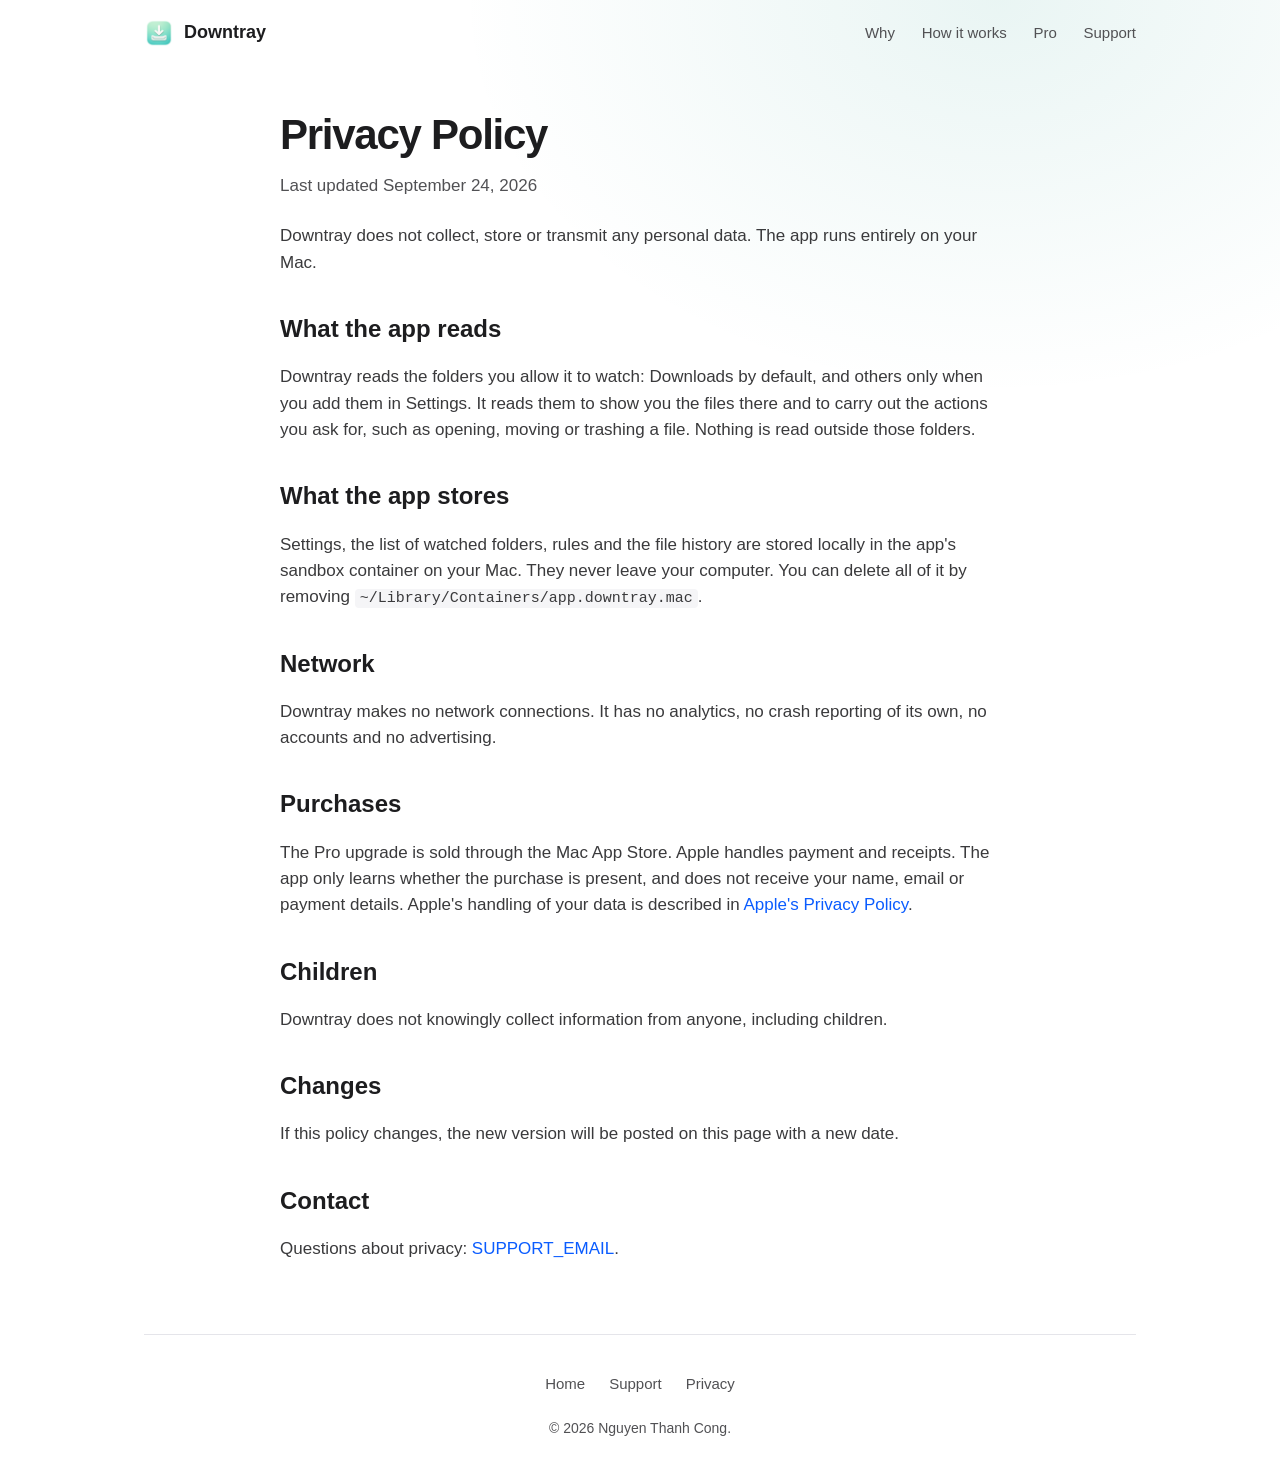
==== privacy.html @ 8eea2cc2 "Polish the landing page after Gemini aesthetic review rounds Co-Authored-By: Claude Fable 5.1 <norep" ====
<!doctype html>
<html lang="en">
<head>
  <meta charset="utf-8">
  <meta name="viewport" content="width=device-width, initial-scale=1">
  <title>Privacy Policy — Downtray</title>
  <meta name="description" content="Downtray does not collect, store or transmit any personal data.">
  <link rel="icon" href="images/icon.png">
  <link rel="stylesheet" href="style.css">
</head>
<body>
  <div class="wrap">
    <header class="nav">
      <a class="brand" href="./"><img src="images/icon.png" alt="">Downtray</a>
      <nav>
        <a href="./#why">Why</a>
        <a href="./#how">How it works</a>
        <a href="./#pro">Pro</a>
        <a href="support.html">Support</a>
      </nav>
    </header>

    <main class="prose">
      <h1>Privacy Policy</h1>
      <p class="meta">Last updated September 24, 2026</p>

      <p>Downtray does not collect, store or transmit any personal data. The app runs entirely on your Mac.</p>

      <h2>What the app reads</h2>
      <p>Downtray reads the folders you allow it to watch: Downloads by default, and others only when you add them in Settings. It reads them to show you the files there and to carry out the actions you ask for, such as opening, moving or trashing a file. Nothing is read outside those folders.</p>

      <h2>What the app stores</h2>
      <p>Settings, the list of watched folders, rules and the file history are stored locally in the app's sandbox container on your Mac. They never leave your computer. You can delete all of it by removing <code>~/Library/Containers/app.downtray.mac</code>.</p>

      <h2>Network</h2>
      <p>Downtray makes no network connections. It has no analytics, no crash reporting of its own, no accounts and no advertising.</p>

      <h2>Purchases</h2>
      <p>The Pro upgrade is sold through the Mac App Store. Apple handles payment and receipts. The app only learns whether the purchase is present, and does not receive your name, email or payment details. Apple's handling of your data is described in <a href="https://www.apple.com/legal/privacy/">Apple's Privacy Policy</a>.</p>

      <h2>Children</h2>
      <p>Downtray does not knowingly collect information from anyone, including children.</p>

      <h2>Changes</h2>
      <p>If this policy changes, the new version will be posted on this page with a new date.</p>

      <h2>Contact</h2>
      <p>Questions about privacy: <a href="mailto:SUPPORT_EMAIL">SUPPORT_EMAIL</a>.</p>
    </main>

    <footer>
      <div class="links"><a href="./">Home</a><a href="support.html">Support</a><a href="privacy.html">Privacy</a></div>
      <p>© 2026 Nguyen Thanh Cong.</p>
    </footer>
  </div>
</body>
</html>
---- style.css ----
:root {
  --text: #1d1d1f;
  --muted: #515154;
  --line: #e5e5ea;
  --card: #f5f5f7;
  --accent: #0a5cff;
  --teal: #2a9d8f;
  --shadow: 0 1px 2px rgba(0, 0, 0, 0.06), 0 8px 16px rgba(0, 0, 0, 0.06), 0 24px 48px rgba(0, 0, 0, 0.10), 0 0 0 1px rgba(0, 0, 0, 0.05);
  --shadow-sm: 0 1px 2px rgba(0, 0, 0, 0.06), 0 6px 14px rgba(0, 0, 0, 0.10), 0 0 0 1px rgba(0, 0, 0, 0.05);
  --teal-soft: #e6f4f2;
  --max: 1040px;
}

* { box-sizing: border-box; }
html { scroll-behavior: smooth; }

body {
  margin: 0;
  font-family: -apple-system, BlinkMacSystemFont, "SF Pro Text", "Helvetica Neue", Helvetica, Arial, sans-serif;
  font-size: 17px;
  line-height: 1.55;
  color: var(--text);
  background: #fff radial-gradient(ellipse 60% 38% at 78% 0%, rgba(42, 157, 143, 0.10), transparent 70%) no-repeat;
  -webkit-font-smoothing: antialiased;
}

a { color: var(--accent); text-decoration: none; }
a:hover { text-decoration: underline; }
kbd { font-family: inherit; background: #eee; border: 1px solid #ddd; border-radius: 5px; padding: 0 6px; font-size: 14px; }
code { font-size: 15px; background: var(--card); padding: 1px 5px; border-radius: 4px; }

.wrap { max-width: var(--max); margin: 0 auto; padding: 0 24px; }

/* Header */
header.nav { display: flex; align-items: center; justify-content: space-between; padding: 18px 0; }
header.nav .brand { display: flex; align-items: center; gap: 10px; color: var(--text); font-weight: 700; font-size: 18px; }
header.nav .brand img { width: 30px; height: 30px; border-radius: 7px; }
header.nav nav a { color: var(--muted); margin-left: 22px; font-size: 15px; }
header.nav nav a:hover { color: var(--text); text-decoration: none; }

/* Hero: text on the left, the popover on the right */
.hero { display: grid; grid-template-columns: 1.15fr 0.85fr; gap: 56px; align-items: center; padding: 56px 0 40px; }
.hero .title { display: flex; align-items: center; gap: 12px; margin-bottom: 22px; }
.hero .title img { width: 44px; height: 44px; border-radius: 10px; box-shadow: var(--shadow-sm); }
.hero .title span { font-size: 22px; font-weight: 700; }
.hero h1 { font-size: 54px; line-height: 1.08; margin: 0 0 16px; letter-spacing: -0.03em; max-width: 14ch; }
.hero p.lead { font-size: 18px; line-height: 1.5; color: var(--muted); margin: 0 0 24px; max-width: 500px; }
.hero p.tags { display: none; }
.hero .buttons { display: flex; gap: 12px; flex-wrap: wrap; align-items: center; }
.hero .req { color: var(--muted); font-size: 13px; margin-top: 10px; }
.hero .visual { position: relative; }
.hero .desktop { position: relative; border-radius: 16px; padding: 34px 20px 20px; overflow: hidden; background: linear-gradient(135deg, #1b2a6b 0%, #3b3f9e 35%, #7b4fb0 70%, #d97a8f 100%); box-shadow: var(--shadow); }
.hero .desktop::after { content: ""; position: absolute; inset: 0; background: radial-gradient(ellipse 70% 60% at 30% 80%, rgba(255, 255, 255, 0.18), transparent 60%); pointer-events: none; }
.hero .menubar { position: absolute; top: 0; left: 0; right: 0; height: 26px; background: rgba(255, 255, 255, 0.28); backdrop-filter: blur(20px); -webkit-backdrop-filter: blur(20px); display: flex; align-items: center; justify-content: flex-end; gap: 12px; padding: 0 12px; font-size: 12px; color: #fff; text-shadow: 0 1px 2px rgba(0, 0, 0, 0.25); z-index: 2; }
.hero .menubar .left { margin-right: auto; font-weight: 700; }
.hero .menubar .tray { width: 20px; height: 16px; border-radius: 4px; background: rgba(255, 255, 255, 0.35); display: inline-flex; align-items: center; justify-content: center; font-size: 11px; font-weight: 700; }
.hero .menubar .badge { min-width: 15px; height: 15px; border-radius: 8px; background: #ff3b30; color: #fff; font-size: 10px; font-weight: 700; display: inline-flex; align-items: center; justify-content: center; margin-left: -10px; margin-top: -12px; padding: 0 4px; text-shadow: none; }
.hero .visual img { position: relative; z-index: 1; width: 78%; max-width: 300px; display: block; margin: 8px 0 0 auto; border-radius: 12px; box-shadow: 0 24px 48px -12px rgba(0, 0, 0, 0.45), 0 0 0 1px rgba(255, 255, 255, 0.12); }

.btn { display: inline-flex; align-items: center; gap: 8px; padding: 11px 18px; border-radius: 8px; font-weight: 600; font-size: 16px; line-height: 1; border: 1.5px solid var(--text); color: var(--text); background: #fff; }
.btn:hover { text-decoration: none; background: var(--card); }
.btn.primary { background: #111; border-color: #111; color: #fff; box-shadow: inset 0 1px 0 rgba(255, 255, 255, 0.18), 0 4px 12px rgba(0, 0, 0, 0.18); }
.btn.primary:hover { background: #000; }
.btn svg { width: 16px; height: 16px; fill: currentColor; }

/* Sections */
section { padding: 88px 0 0; }
section#how { margin-top: 88px; padding: 72px 0; background: #f9fafb; border-top: 1px solid var(--line); border-bottom: 1px solid var(--line); }
section#how > * { max-width: var(--max); margin-left: auto; margin-right: auto; }
section#how > .how { padding: 0 24px; }
section > h2 { text-align: center; font-size: 42px; letter-spacing: -0.03em; line-height: 1.15; margin: 0 0 12px; }
section > p.sub { text-align: center; color: var(--muted); font-size: 18px; margin: 0 0 48px; }

.why { display: grid; grid-template-columns: repeat(3, 1fr); gap: 20px; }
.why .item h3 { display: flex; align-items: center; gap: 12px; font-size: 17px; font-weight: 600; margin: 0 0 10px; }
.why .item h3 span { display: inline-flex; width: 36px; height: 36px; border-radius: 10px; background: var(--teal-soft); align-items: center; justify-content: center; flex: none; }
.why .item h3 svg { width: 18px; height: 18px; color: var(--teal); }
.why .item { background: #fff; border: 1px solid rgba(0, 0, 0, 0.07); border-radius: 16px; padding: 24px; box-shadow: 0 1px 3px rgba(0, 0, 0, 0.04); }
.why .item p { margin: 0; color: var(--muted); font-size: 16px; }

/* How: numbered markers on the mockup, matching list on the right */
.how { display: grid; grid-template-columns: 1fr 1fr; gap: 56px; align-items: center; }
.how .figure { position: relative; max-width: 380px; margin: 0 auto; }
.how .figure img { width: 100%; display: block; border-radius: 14px; box-shadow: var(--shadow); }
.how .marker { position: absolute; width: 26px; height: 26px; border-radius: 8px; background: var(--teal); color: #fff; font-size: 13px; font-weight: 700; display: flex; align-items: center; justify-content: center; box-shadow: 0 0 0 3px #fff, 0 4px 10px rgba(0, 0, 0, 0.25); transform: translate(-50%, -50%); }
.how ol { list-style: none; margin: 0; padding: 0; counter-reset: step; }
.how li { display: grid; grid-template-columns: 26px minmax(0, 1fr); gap: 14px; align-items: start; padding: 12px 0; border-bottom: 1px solid var(--line); counter-increment: step; }
.how li:last-child { border-bottom: 0; }
.how li::before { content: counter(step); width: 26px; height: 26px; border-radius: 8px; background: var(--teal-soft); color: var(--teal); font-size: 13px; font-weight: 700; display: flex; align-items: center; justify-content: center; margin-top: 1px; }
.how li strong { display: block; font-size: 16px; }
.how li span { color: var(--muted); font-size: 15px; }

/* Pro */
.pro { position: relative; overflow: hidden; display: grid; grid-template-columns: 1.1fr 0.9fr; gap: 40px; align-items: center; background: #18181b; color: #fff; border-radius: 20px; padding: 44px 48px; }
.pro::before { content: ""; position: absolute; right: -10%; top: -20%; width: 60%; height: 140%; background: radial-gradient(ellipse at center, rgba(42, 157, 143, 0.35), transparent 65%); pointer-events: none; }
.pro > * { position: relative; }
.pro ul { margin: 0 0 28px; padding: 0; list-style: none; }
.pro li { display: grid; grid-template-columns: 22px minmax(0, 1fr); gap: 12px; margin: 10px 0; color: #b4b4bd; }
.pro li::before { content: ""; width: 22px; height: 22px; border-radius: 50%; background: var(--teal) url("data:image/svg+xml;utf8,<svg xmlns='http://www.w3.org/2000/svg' viewBox='0 0 24 24' fill='none' stroke='white' stroke-width='3' stroke-linecap='round' stroke-linejoin='round'><path d='M20 6 9 17l-5-5'/></svg>") center/13px no-repeat; margin-top: 2px; }
.pro li strong { color: #fff; }
.pro .buy { display: flex; align-items: center; gap: 20px; flex-wrap: wrap; }
.pro .buy .amount { font-size: 40px; font-weight: 700; letter-spacing: -0.03em; line-height: 1; }
.pro .buy .note { color: #b4b4bd; font-size: 14px; line-height: 1.4; }
.pro .visual img { width: 100%; max-width: 300px; display: block; margin: 0 auto; border-radius: 12px; box-shadow: 0 24px 48px -12px rgba(0, 0, 0, 0.7), 0 0 0 1px rgba(255, 255, 255, 0.22); }

/* FAQ */
.faq { max-width: 680px; margin: 0 auto; }
.faq details { border-top: 1px solid rgba(0, 0, 0, 0.08); padding: 20px 0; }
.faq details:last-child { border-bottom: 1px solid var(--line); }
.faq summary { cursor: pointer; font-weight: 500; font-size: 17px; list-style: none; display: flex; justify-content: space-between; }
.faq summary::-webkit-details-marker { display: none; }
.faq summary::after { content: "+"; color: var(--muted); font-weight: 400; }
.faq details[open] summary::after { content: "–"; }
.faq details p { color: var(--muted); margin: 8px 0 0; }

/* Prose pages */
.prose { max-width: 720px; margin: 0 auto; }
.prose h1 { font-size: 42px; letter-spacing: -0.03em; margin: 36px 0 6px; }
.prose p.meta { color: var(--muted); margin: 0 0 24px; }
.prose h2 { font-size: 24px; margin: 34px 0 8px; }
.prose h3 { font-size: 18px; margin: 26px 0 4px; }
.prose p, .prose li { color: #3a3a3c; }

footer { margin-top: 72px; padding: 36px 0 44px; border-top: 1px solid var(--line); text-align: center; }
footer .buttons { display: flex; justify-content: center; gap: 12px; flex-wrap: wrap; margin-bottom: 20px; }
footer .links { margin-bottom: 20px; }
footer .links a { color: var(--muted); margin: 0 12px; font-size: 15px; }
footer p { color: var(--muted); font-size: 14px; margin: 0; }
footer p a { color: var(--muted); }

@media (max-width: 760px) {
  .hero { grid-template-columns: 1fr; gap: 28px; padding-top: 24px; }
  .hero h1 { font-size: 40px; }
  .why, .pro, .how { grid-template-columns: 1fr; }
  header.nav nav a { margin-left: 14px; }
}
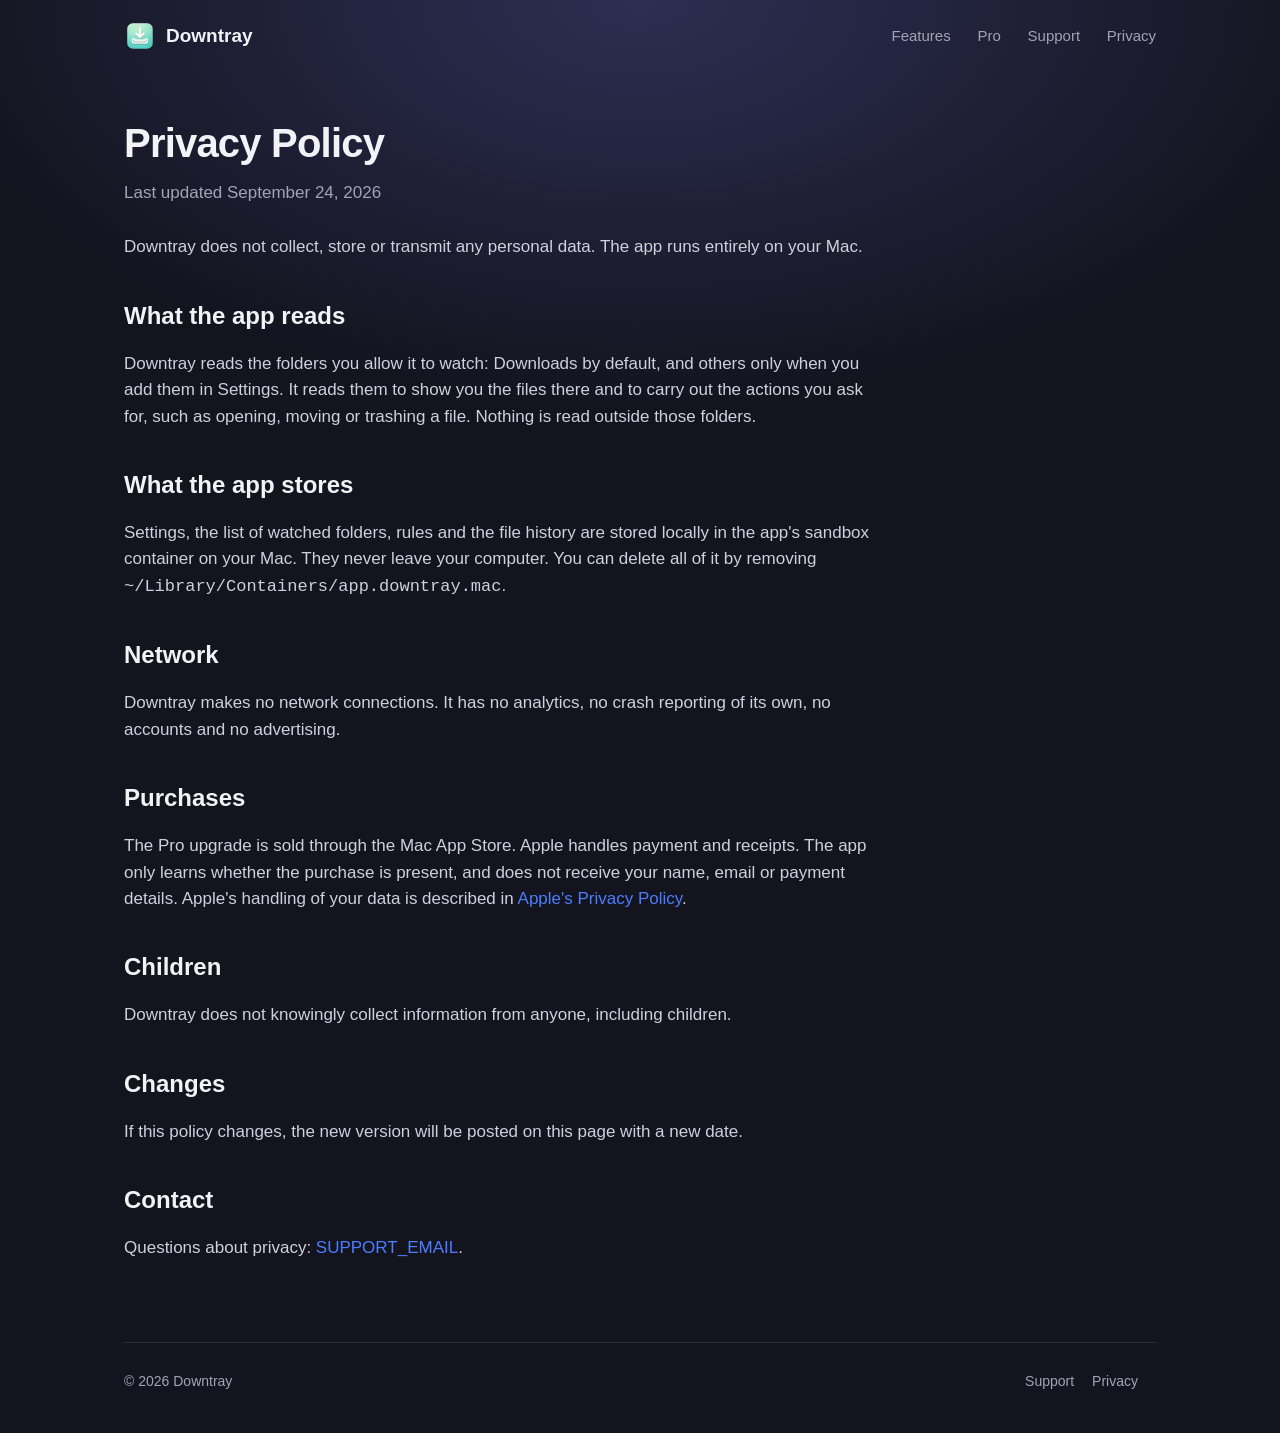
==== commit 32f9cbaa: "Go back to the original dark landing page Co-Authored-By: Claude Fable 5.1 <noreply@anthropic.com>" ====
--- a/privacy.html
+++ b/privacy.html
@@ -13,10 +13,10 @@
     <header class="nav">
       <a class="brand" href="./"><img src="images/icon.png" alt="">Downtray</a>
       <nav>
-        <a href="./#why">Why</a>
-        <a href="./#how">How it works</a>
+        <a href="./#features">Features</a>
         <a href="./#pro">Pro</a>
         <a href="support.html">Support</a>
+        <a href="privacy.html">Privacy</a>
       </nav>
     </header>
 
@@ -49,8 +49,8 @@
     </main>
 
     <footer>
-      <div class="links"><a href="./">Home</a><a href="support.html">Support</a><a href="privacy.html">Privacy</a></div>
-      <p>© 2026 Nguyen Thanh Cong.</p>
+      <div>© 2026 Downtray</div>
+      <div><a href="support.html">Support</a><a href="privacy.html">Privacy</a></div>
     </footer>
   </div>
 </body>
--- a/style.css
+++ b/style.css
@@ -1,17 +1,16 @@
 :root {
-  --text: #1d1d1f;
-  --muted: #515154;
-  --line: #e5e5ea;
-  --card: #f5f5f7;
-  --accent: #0a5cff;
-  --teal: #2a9d8f;
-  --shadow: 0 1px 2px rgba(0, 0, 0, 0.06), 0 8px 16px rgba(0, 0, 0, 0.06), 0 24px 48px rgba(0, 0, 0, 0.10), 0 0 0 1px rgba(0, 0, 0, 0.05);
-  --shadow-sm: 0 1px 2px rgba(0, 0, 0, 0.06), 0 6px 14px rgba(0, 0, 0, 0.10), 0 0 0 1px rgba(0, 0, 0, 0.05);
-  --teal-soft: #e6f4f2;
-  --max: 1040px;
+  --bg: #14141f;
+  --bg-2: #1c1d30;
+  --card: rgba(255, 255, 255, 0.05);
+  --line: rgba(255, 255, 255, 0.1);
+  --text: #f2f2f7;
+  --muted: #a3a3b5;
+  --accent: #4c7dff;
+  --max: 1080px;
 }
 
 * { box-sizing: border-box; }
+
 html { scroll-behavior: smooth; }
 
 body {
@@ -20,117 +19,98 @@
   font-size: 17px;
   line-height: 1.55;
   color: var(--text);
-  background: #fff radial-gradient(ellipse 60% 38% at 78% 0%, rgba(42, 157, 143, 0.10), transparent 70%) no-repeat;
+  background-color: var(--bg);
+  background-image: radial-gradient(ellipse 80% 40% at 50% 0%, rgba(90, 96, 180, 0.35), transparent 70%);
+  background-repeat: no-repeat;
   -webkit-font-smoothing: antialiased;
 }
 
 a { color: var(--accent); text-decoration: none; }
 a:hover { text-decoration: underline; }
-kbd { font-family: inherit; background: #eee; border: 1px solid #ddd; border-radius: 5px; padding: 0 6px; font-size: 14px; }
-code { font-size: 15px; background: var(--card); padding: 1px 5px; border-radius: 4px; }
 
 .wrap { max-width: var(--max); margin: 0 auto; padding: 0 24px; }
 
-/* Header */
-header.nav { display: flex; align-items: center; justify-content: space-between; padding: 18px 0; }
-header.nav .brand { display: flex; align-items: center; gap: 10px; color: var(--text); font-weight: 700; font-size: 18px; }
-header.nav .brand img { width: 30px; height: 30px; border-radius: 7px; }
+header.nav {
+  display: flex;
+  align-items: center;
+  justify-content: space-between;
+  padding: 20px 0;
+}
+header.nav .brand {
+  display: flex;
+  align-items: center;
+  gap: 10px;
+  color: var(--text);
+  font-weight: 700;
+  font-size: 19px;
+}
+header.nav .brand img { width: 32px; height: 32px; border-radius: 8px; }
 header.nav nav a { color: var(--muted); margin-left: 22px; font-size: 15px; }
 header.nav nav a:hover { color: var(--text); text-decoration: none; }
 
-/* Hero: text on the left, the popover on the right */
-.hero { display: grid; grid-template-columns: 1.15fr 0.85fr; gap: 56px; align-items: center; padding: 56px 0 40px; }
-.hero .title { display: flex; align-items: center; gap: 12px; margin-bottom: 22px; }
-.hero .title img { width: 44px; height: 44px; border-radius: 10px; box-shadow: var(--shadow-sm); }
-.hero .title span { font-size: 22px; font-weight: 700; }
-.hero h1 { font-size: 54px; line-height: 1.08; margin: 0 0 16px; letter-spacing: -0.03em; max-width: 14ch; }
-.hero p.lead { font-size: 18px; line-height: 1.5; color: var(--muted); margin: 0 0 24px; max-width: 500px; }
-.hero p.tags { display: none; }
-.hero .buttons { display: flex; gap: 12px; flex-wrap: wrap; align-items: center; }
-.hero .req { color: var(--muted); font-size: 13px; margin-top: 10px; }
-.hero .visual { position: relative; }
-.hero .desktop { position: relative; border-radius: 16px; padding: 34px 20px 20px; overflow: hidden; background: linear-gradient(135deg, #1b2a6b 0%, #3b3f9e 35%, #7b4fb0 70%, #d97a8f 100%); box-shadow: var(--shadow); }
-.hero .desktop::after { content: ""; position: absolute; inset: 0; background: radial-gradient(ellipse 70% 60% at 30% 80%, rgba(255, 255, 255, 0.18), transparent 60%); pointer-events: none; }
-.hero .menubar { position: absolute; top: 0; left: 0; right: 0; height: 26px; background: rgba(255, 255, 255, 0.28); backdrop-filter: blur(20px); -webkit-backdrop-filter: blur(20px); display: flex; align-items: center; justify-content: flex-end; gap: 12px; padding: 0 12px; font-size: 12px; color: #fff; text-shadow: 0 1px 2px rgba(0, 0, 0, 0.25); z-index: 2; }
-.hero .menubar .left { margin-right: auto; font-weight: 700; }
-.hero .menubar .tray { width: 20px; height: 16px; border-radius: 4px; background: rgba(255, 255, 255, 0.35); display: inline-flex; align-items: center; justify-content: center; font-size: 11px; font-weight: 700; }
-.hero .menubar .badge { min-width: 15px; height: 15px; border-radius: 8px; background: #ff3b30; color: #fff; font-size: 10px; font-weight: 700; display: inline-flex; align-items: center; justify-content: center; margin-left: -10px; margin-top: -12px; padding: 0 4px; text-shadow: none; }
-.hero .visual img { position: relative; z-index: 1; width: 78%; max-width: 300px; display: block; margin: 8px 0 0 auto; border-radius: 12px; box-shadow: 0 24px 48px -12px rgba(0, 0, 0, 0.45), 0 0 0 1px rgba(255, 255, 255, 0.12); }
+.hero { text-align: center; padding: 56px 0 24px; }
+.hero img.icon { width: 128px; height: 128px; border-radius: 28px; box-shadow: 0 20px 50px rgba(0, 0, 0, 0.5); }
+.hero h1 { font-size: 52px; line-height: 1.1; margin: 28px 0 12px; letter-spacing: -0.02em; }
+.hero p.lead { font-size: 21px; color: var(--muted); max-width: 640px; margin: 0 auto 28px; }
+.hero .cta { display: inline-flex; flex-direction: column; align-items: center; gap: 10px; }
+.hero .cta img { height: 56px; }
+.hero .cta small { color: var(--muted); font-size: 14px; }
 
-.btn { display: inline-flex; align-items: center; gap: 8px; padding: 11px 18px; border-radius: 8px; font-weight: 600; font-size: 16px; line-height: 1; border: 1.5px solid var(--text); color: var(--text); background: #fff; }
-.btn:hover { text-decoration: none; background: var(--card); }
-.btn.primary { background: #111; border-color: #111; color: #fff; box-shadow: inset 0 1px 0 rgba(255, 255, 255, 0.18), 0 4px 12px rgba(0, 0, 0, 0.18); }
-.btn.primary:hover { background: #000; }
-.btn svg { width: 16px; height: 16px; fill: currentColor; }
+.shot { margin: 40px auto 0; max-width: 960px; }
+.shot img { width: 100%; height: auto; border-radius: 16px; box-shadow: 0 30px 80px rgba(0, 0, 0, 0.55); border: 1px solid var(--line); }
 
-/* Sections */
-section { padding: 88px 0 0; }
-section#how { margin-top: 88px; padding: 72px 0; background: #f9fafb; border-top: 1px solid var(--line); border-bottom: 1px solid var(--line); }
-section#how > * { max-width: var(--max); margin-left: auto; margin-right: auto; }
-section#how > .how { padding: 0 24px; }
-section > h2 { text-align: center; font-size: 42px; letter-spacing: -0.03em; line-height: 1.15; margin: 0 0 12px; }
-section > p.sub { text-align: center; color: var(--muted); font-size: 18px; margin: 0 0 48px; }
+section { padding: 64px 0 0; }
+section h2 { font-size: 34px; letter-spacing: -0.02em; margin: 0 0 8px; }
+section p.sub { color: var(--muted); margin: 0 0 32px; font-size: 18px; }
 
-.why { display: grid; grid-template-columns: repeat(3, 1fr); gap: 20px; }
-.why .item h3 { display: flex; align-items: center; gap: 12px; font-size: 17px; font-weight: 600; margin: 0 0 10px; }
-.why .item h3 span { display: inline-flex; width: 36px; height: 36px; border-radius: 10px; background: var(--teal-soft); align-items: center; justify-content: center; flex: none; }
-.why .item h3 svg { width: 18px; height: 18px; color: var(--teal); }
-.why .item { background: #fff; border: 1px solid rgba(0, 0, 0, 0.07); border-radius: 16px; padding: 24px; box-shadow: 0 1px 3px rgba(0, 0, 0, 0.04); }
-.why .item p { margin: 0; color: var(--muted); font-size: 16px; }
+.features { display: grid; grid-template-columns: repeat(2, 1fr); gap: 20px; }
+.feature { background: var(--card); border: 1px solid var(--line); border-radius: 16px; padding: 22px 22px 18px; }
+.feature h3 { margin: 0 0 6px; font-size: 19px; }
+.feature p { margin: 0; color: var(--muted); font-size: 16px; }
+kbd {
+  font-family: inherit;
+  background: rgba(255, 255, 255, 0.1);
+  border: 1px solid var(--line);
+  border-radius: 6px;
+  padding: 1px 6px;
+  font-size: 14px;
+  color: var(--text);
+}
 
-/* How: numbered markers on the mockup, matching list on the right */
-.how { display: grid; grid-template-columns: 1fr 1fr; gap: 56px; align-items: center; }
-.how .figure { position: relative; max-width: 380px; margin: 0 auto; }
-.how .figure img { width: 100%; display: block; border-radius: 14px; box-shadow: var(--shadow); }
-.how .marker { position: absolute; width: 26px; height: 26px; border-radius: 8px; background: var(--teal); color: #fff; font-size: 13px; font-weight: 700; display: flex; align-items: center; justify-content: center; box-shadow: 0 0 0 3px #fff, 0 4px 10px rgba(0, 0, 0, 0.25); transform: translate(-50%, -50%); }
-.how ol { list-style: none; margin: 0; padding: 0; counter-reset: step; }
-.how li { display: grid; grid-template-columns: 26px minmax(0, 1fr); gap: 14px; align-items: start; padding: 12px 0; border-bottom: 1px solid var(--line); counter-increment: step; }
-.how li:last-child { border-bottom: 0; }
-.how li::before { content: counter(step); width: 26px; height: 26px; border-radius: 8px; background: var(--teal-soft); color: var(--teal); font-size: 13px; font-weight: 700; display: flex; align-items: center; justify-content: center; margin-top: 1px; }
-.how li strong { display: block; font-size: 16px; }
-.how li span { color: var(--muted); font-size: 15px; }
+.gallery { display: grid; grid-template-columns: repeat(2, 1fr); gap: 20px; }
+.gallery figure { margin: 0; }
+.gallery img { width: 100%; height: auto; border-radius: 14px; border: 1px solid var(--line); box-shadow: 0 16px 40px rgba(0, 0, 0, 0.45); }
+.gallery figcaption { color: var(--muted); font-size: 15px; margin-top: 10px; text-align: center; }
 
-/* Pro */
-.pro { position: relative; overflow: hidden; display: grid; grid-template-columns: 1.1fr 0.9fr; gap: 40px; align-items: center; background: #18181b; color: #fff; border-radius: 20px; padding: 44px 48px; }
-.pro::before { content: ""; position: absolute; right: -10%; top: -20%; width: 60%; height: 140%; background: radial-gradient(ellipse at center, rgba(42, 157, 143, 0.35), transparent 65%); pointer-events: none; }
-.pro > * { position: relative; }
-.pro ul { margin: 0 0 28px; padding: 0; list-style: none; }
-.pro li { display: grid; grid-template-columns: 22px minmax(0, 1fr); gap: 12px; margin: 10px 0; color: #b4b4bd; }
-.pro li::before { content: ""; width: 22px; height: 22px; border-radius: 50%; background: var(--teal) url("data:image/svg+xml;utf8,<svg xmlns='http://www.w3.org/2000/svg' viewBox='0 0 24 24' fill='none' stroke='white' stroke-width='3' stroke-linecap='round' stroke-linejoin='round'><path d='M20 6 9 17l-5-5'/></svg>") center/13px no-repeat; margin-top: 2px; }
-.pro li strong { color: #fff; }
-.pro .buy { display: flex; align-items: center; gap: 20px; flex-wrap: wrap; }
-.pro .buy .amount { font-size: 40px; font-weight: 700; letter-spacing: -0.03em; line-height: 1; }
-.pro .buy .note { color: #b4b4bd; font-size: 14px; line-height: 1.4; }
-.pro .visual img { width: 100%; max-width: 300px; display: block; margin: 0 auto; border-radius: 12px; box-shadow: 0 24px 48px -12px rgba(0, 0, 0, 0.7), 0 0 0 1px rgba(255, 255, 255, 0.22); }
+.pro { background: var(--card); border: 1px solid var(--line); border-radius: 20px; padding: 32px; display: grid; grid-template-columns: 1.2fr 1fr; gap: 32px; align-items: center; }
+.pro ul { margin: 0; padding-left: 20px; color: var(--muted); }
+.pro li { margin: 6px 0; }
+.pro li strong { color: var(--text); }
+.pro .price { text-align: center; }
+.pro .price .amount { font-size: 44px; font-weight: 700; letter-spacing: -0.02em; }
+.pro .price .note { color: var(--muted); font-size: 15px; }
 
-/* FAQ */
-.faq { max-width: 680px; margin: 0 auto; }
-.faq details { border-top: 1px solid rgba(0, 0, 0, 0.08); padding: 20px 0; }
+.faq details { border-top: 1px solid var(--line); padding: 16px 0; }
 .faq details:last-child { border-bottom: 1px solid var(--line); }
-.faq summary { cursor: pointer; font-weight: 500; font-size: 17px; list-style: none; display: flex; justify-content: space-between; }
+.faq summary { cursor: pointer; font-weight: 600; font-size: 18px; list-style: none; display: flex; justify-content: space-between; }
 .faq summary::-webkit-details-marker { display: none; }
 .faq summary::after { content: "+"; color: var(--muted); font-weight: 400; }
 .faq details[open] summary::after { content: "–"; }
-.faq details p { color: var(--muted); margin: 8px 0 0; }
+.faq details p { color: var(--muted); margin: 10px 0 0; }
 
-/* Prose pages */
-.prose { max-width: 720px; margin: 0 auto; }
-.prose h1 { font-size: 42px; letter-spacing: -0.03em; margin: 36px 0 6px; }
-.prose p.meta { color: var(--muted); margin: 0 0 24px; }
-.prose h2 { font-size: 24px; margin: 34px 0 8px; }
-.prose h3 { font-size: 18px; margin: 26px 0 4px; }
-.prose p, .prose li { color: #3a3a3c; }
+.prose { max-width: 760px; }
+.prose h1 { font-size: 40px; letter-spacing: -0.02em; margin: 40px 0 6px; }
+.prose p.meta { color: var(--muted); margin: 0 0 28px; }
+.prose h2 { font-size: 24px; margin: 36px 0 8px; }
+.prose p, .prose li { color: #d0d0dc; }
+.prose ul { padding-left: 22px; }
 
-footer { margin-top: 72px; padding: 36px 0 44px; border-top: 1px solid var(--line); text-align: center; }
-footer .buttons { display: flex; justify-content: center; gap: 12px; flex-wrap: wrap; margin-bottom: 20px; }
-footer .links { margin-bottom: 20px; }
-footer .links a { color: var(--muted); margin: 0 12px; font-size: 15px; }
-footer p { color: var(--muted); font-size: 14px; margin: 0; }
-footer p a { color: var(--muted); }
+footer { margin-top: 80px; padding: 28px 0 40px; border-top: 1px solid var(--line); color: var(--muted); font-size: 14px; display: flex; justify-content: space-between; flex-wrap: wrap; gap: 12px; }
+footer a { color: var(--muted); margin-right: 18px; }
 
-@media (max-width: 760px) {
-  .hero { grid-template-columns: 1fr; gap: 28px; padding-top: 24px; }
-  .hero h1 { font-size: 40px; }
-  .why, .pro, .how { grid-template-columns: 1fr; }
+@media (max-width: 720px) {
+  .hero h1 { font-size: 36px; }
+  .hero p.lead { font-size: 18px; }
+  .features, .gallery, .pro { grid-template-columns: 1fr; }
   header.nav nav a { margin-left: 14px; }
 }
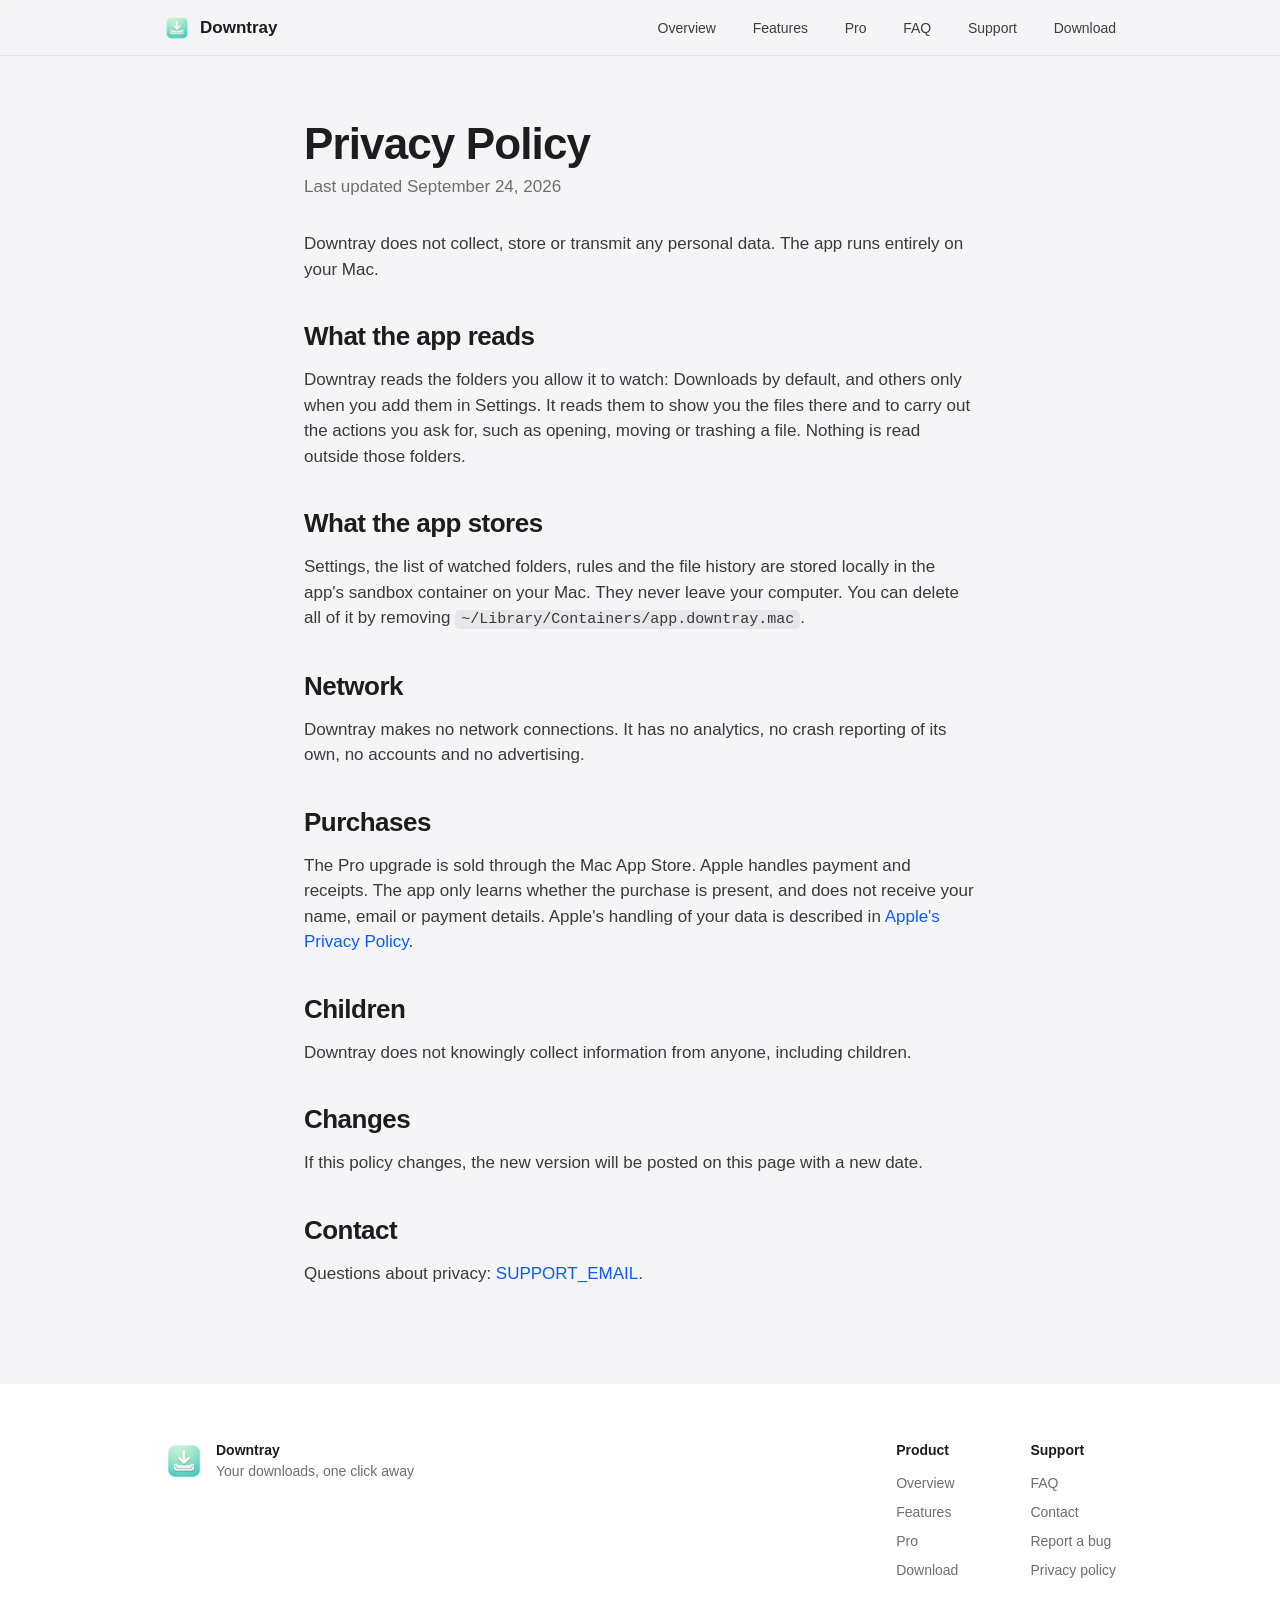
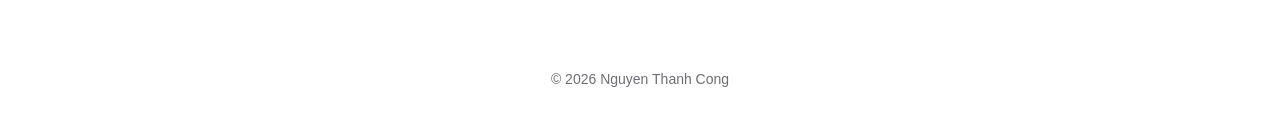
==== commit 61a6f3a0: "Restyle after dropoverapp.com: dark hero with demo loop, tile grid, Pro banner Co-Authored-By: Claud" ====
--- a/privacy.html
+++ b/privacy.html
@@ -9,16 +9,19 @@
   <link rel="stylesheet" href="style.css">
 </head>
 <body>
-  <div class="wrap">
-    <header class="nav">
+  <header class="nav" id="nav">
+    <div class="wrap">
       <a class="brand" href="./"><img src="images/icon.png" alt="">Downtray</a>
       <nav>
+        <a href="./">Overview</a>
         <a href="./#features">Features</a>
         <a href="./#pro">Pro</a>
+        <a href="./#faq">FAQ</a>
         <a href="support.html">Support</a>
-        <a href="privacy.html">Privacy</a>
+        <a href="APP_STORE_URL">Download</a>
       </nav>
-    </header>
+    </div>
+  </header>
 
     <main class="prose">
       <h1>Privacy Policy</h1>
@@ -47,11 +50,18 @@
       <h2>Contact</h2>
       <p>Questions about privacy: <a href="mailto:SUPPORT_EMAIL">SUPPORT_EMAIL</a>.</p>
     </main>
-
-    <footer>
-      <div>© 2026 Downtray</div>
-      <div><a href="support.html">Support</a><a href="privacy.html">Privacy</a></div>
-    </footer>
-  </div>
+  <footer>
+    <div class="wrap">
+      <div class="brand">
+        <img src="images/icon.png" alt="">
+        <div><strong>Downtray</strong><span>Your downloads, one click away</span></div>
+      </div>
+      <div class="cols">
+        <div><h4>Product</h4><a href="./">Overview</a><a href="./#features">Features</a><a href="./#pro">Pro</a><a href="APP_STORE_URL">Download</a></div>
+        <div><h4>Support</h4><a href="./#faq">FAQ</a><a href="support.html">Contact</a><a href="https://github.com/uname0x96/downtray/issues">Report a bug</a><a href="privacy.html">Privacy policy</a></div>
+      </div>
+      <p class="copy">© 2026 Nguyen Thanh Cong</p>
+    </div>
+  </footer>
 </body>
 </html>
--- a/style.css
+++ b/style.css
@@ -1,116 +1,149 @@
 :root {
-  --bg: #14141f;
-  --bg-2: #1c1d30;
-  --card: rgba(255, 255, 255, 0.05);
-  --line: rgba(255, 255, 255, 0.1);
-  --text: #f2f2f7;
-  --muted: #a3a3b5;
-  --accent: #4c7dff;
-  --max: 1080px;
+  --dark: #111111;
+  --dark-tile: #1a1a1a;
+  --light: #f5f5f7;
+  --white: #ffffff;
+  --text: #1d1d1f;
+  --muted: #6e6e73;
+  --text-on-dark: #f5f5f7;
+  --muted-on-dark: #a1a1a6;
+  --accent: #0a5cff;
+  --max: 1000px;
 }
 
 * { box-sizing: border-box; }
-
-html { scroll-behavior: smooth; }
+html { scroll-behavior: smooth; scroll-padding-top: 80px; }
 
 body {
   margin: 0;
   font-family: -apple-system, BlinkMacSystemFont, "SF Pro Text", "Helvetica Neue", Helvetica, Arial, sans-serif;
   font-size: 17px;
-  line-height: 1.55;
+  line-height: 1.5;
   color: var(--text);
-  background-color: var(--bg);
-  background-image: radial-gradient(ellipse 80% 40% at 50% 0%, rgba(90, 96, 180, 0.35), transparent 70%);
-  background-repeat: no-repeat;
+  background: var(--light);
   -webkit-font-smoothing: antialiased;
 }
 
 a { color: var(--accent); text-decoration: none; }
 a:hover { text-decoration: underline; }
+img, video { max-width: 100%; }
+kbd { font-family: inherit; font-size: 0.85em; font-weight: 600; padding: 0 6px; border-radius: 6px; background: rgba(0, 0, 0, 0.06); border: 1px solid rgba(0, 0, 0, 0.12); white-space: nowrap; }
+.dark kbd { background: rgba(255, 255, 255, 0.1); border-color: rgba(255, 255, 255, 0.18); color: var(--text-on-dark); }
 
 .wrap { max-width: var(--max); margin: 0 auto; padding: 0 24px; }
+.wrap.narrow { max-width: 720px; }
 
-header.nav {
-  display: flex;
-  align-items: center;
-  justify-content: space-between;
-  padding: 20px 0;
-}
-header.nav .brand {
-  display: flex;
-  align-items: center;
-  gap: 10px;
-  color: var(--text);
-  font-weight: 700;
-  font-size: 19px;
-}
-header.nav .brand img { width: 32px; height: 32px; border-radius: 8px; }
-header.nav nav a { color: var(--muted); margin-left: 22px; font-size: 15px; }
-header.nav nav a:hover { color: var(--text); text-decoration: none; }
+/* Fixed nav that switches text color with the section behind it */
+.nav { position: fixed; top: 0; left: 0; right: 0; z-index: 10; height: 56px; backdrop-filter: saturate(180%) blur(20px); -webkit-backdrop-filter: saturate(180%) blur(20px); background: rgba(245, 245, 247, 0.78); border-bottom: 1px solid rgba(0, 0, 0, 0.06); transition: background 0.3s, border-color 0.3s; }
+.nav .wrap { display: flex; align-items: center; justify-content: space-between; height: 100%; }
+.nav .brand { display: flex; align-items: center; gap: 10px; color: var(--text); font-weight: 600; font-size: 17px; }
+.nav .brand img { width: 26px; height: 26px; border-radius: 6px; }
+.nav nav a { color: var(--text); margin-left: 32px; font-size: 14px; opacity: 0.85; }
+.nav nav a:hover { opacity: 1; text-decoration: none; }
+.nav.on-dark { background: rgba(17, 17, 17, 0.72); border-color: rgba(255, 255, 255, 0.08); }
+.nav.on-dark .brand, .nav.on-dark nav a { color: var(--text-on-dark); }
 
-.hero { text-align: center; padding: 56px 0 24px; }
-.hero img.icon { width: 128px; height: 128px; border-radius: 28px; box-shadow: 0 20px 50px rgba(0, 0, 0, 0.5); }
-.hero h1 { font-size: 52px; line-height: 1.1; margin: 28px 0 12px; letter-spacing: -0.02em; }
-.hero p.lead { font-size: 21px; color: var(--muted); max-width: 640px; margin: 0 auto 28px; }
-.hero .cta { display: inline-flex; flex-direction: column; align-items: center; gap: 10px; }
-.hero .cta img { height: 56px; }
-.hero .cta small { color: var(--muted); font-size: 14px; }
+/* Sections */
+section { padding: 120px 0; }
+section.dark { background: var(--dark); color: var(--text-on-dark); }
+section.light { background: var(--light); }
+section.light + section.light { padding-top: 0; }
+h1, h2 { text-align: center; font-size: 56px; font-weight: 600; line-height: 1.08; letter-spacing: -0.02em; margin: 0; }
+section .sub { text-align: center; font-size: 19px; color: var(--muted); margin: 22px auto 64px; max-width: 640px; }
+section.dark .sub { color: var(--muted-on-dark); }
 
-.shot { margin: 40px auto 0; max-width: 960px; }
-.shot img { width: 100%; height: auto; border-radius: 16px; box-shadow: 0 30px 80px rgba(0, 0, 0, 0.55); border: 1px solid var(--line); }
+/* Hero */
+.hero { padding-top: 160px; }
+.hero .demo { max-width: 880px; margin: 56px auto 0; }
+.hero .demo video, .hero .demo img { display: block; width: 100%; border-radius: 18px; box-shadow: 0 40px 100px rgba(0, 0, 0, 0.6), 0 0 0 1px rgba(255, 255, 255, 0.1); }
+.hero .sub { margin: 56px auto 40px; font-size: 21px; color: var(--text-on-dark); }
+.hero .cta { display: flex; flex-direction: column; align-items: center; gap: 18px; }
+.btn { display: inline-flex; align-items: center; height: 48px; padding: 0 26px; border-radius: 999px; background: var(--accent); color: #fff; font-weight: 500; font-size: 17px; }
+.btn:hover { text-decoration: none; background: #0048d6; }
+.hero .more { font-size: 15px; color: #4c8dff; }
 
-section { padding: 64px 0 0; }
-section h2 { font-size: 34px; letter-spacing: -0.02em; margin: 0 0 8px; }
-section p.sub { color: var(--muted); margin: 0 0 32px; font-size: 18px; }
+/* Tiles, Dropover style: rounded cards, text on top, UI on a wallpaper below */
+.tiles { display: grid; gap: 20px; margin-bottom: 20px; }
+.tiles.two { grid-template-columns: repeat(2, 1fr); }
+.tile { display: flex; flex-direction: column; border-radius: 22px; overflow: hidden; background: var(--white); border: 1px solid rgba(0, 0, 0, 0.04); }
+section.dark .tile { background: var(--dark-tile); border-color: rgba(255, 255, 255, 0.06); }
+.tile .text { padding: 32px 32px 24px; }
+.tile h3 { font-size: 17px; font-weight: 600; margin: 0 0 6px; }
+.tile p { margin: 0; color: var(--muted); font-size: 17px; }
+section.dark .tile p { color: var(--muted-on-dark); }
+.tile .media { position: relative; height: 240px; margin: 0 32px 32px; border-radius: 14px; overflow: hidden; background: #1b2a4a url("images/wallpaper.jpg") center/cover no-repeat; }
+.tile .media img { position: absolute; left: 50%; top: 22px; transform: translateX(-50%); width: 62%; border-radius: 10px 10px 0 0; box-shadow: 0 16px 40px rgba(0, 0, 0, 0.45), 0 0 0 1px rgba(255, 255, 255, 0.12); }
+.tile .media.number { display: flex; flex-direction: column; align-items: center; justify-content: center; color: #fff; }
+.tile .media.number span { font-size: 96px; font-weight: 700; letter-spacing: -0.04em; line-height: 1; text-shadow: 0 10px 30px rgba(0, 0, 0, 0.4); }
+.tile .media.number small { font-size: 15px; opacity: 0.85; margin-top: 6px; }
+.tiles.single .tile { flex-direction: row; align-items: stretch; }
+.tiles.single .text { flex: 0 0 40%; display: flex; flex-direction: column; justify-content: center; padding: 40px; }
+.tiles.single .media.tall { flex: 1; height: 360px; margin: 32px 32px 32px 0; }
+.tiles.single .media.tall img { width: 44%; top: 28px; }
 
-.features { display: grid; grid-template-columns: repeat(2, 1fr); gap: 20px; }
-.feature { background: var(--card); border: 1px solid var(--line); border-radius: 16px; padding: 22px 22px 18px; }
-.feature h3 { margin: 0 0 6px; font-size: 19px; }
-.feature p { margin: 0; color: var(--muted); font-size: 16px; }
-kbd {
-  font-family: inherit;
-  background: rgba(255, 255, 255, 0.1);
-  border: 1px solid var(--line);
-  border-radius: 6px;
-  padding: 1px 6px;
-  font-size: 14px;
-  color: var(--text);
-}
+/* Pro banner */
+.banner { margin-top: 20px; padding: 40px 40px 48px; border-radius: 22px; color: #fff; text-align: center; background: linear-gradient(135deg, #1f6fff, #2a2aff 55%, #4b1bd6); box-shadow: 0 30px 60px -20px rgba(42, 42, 255, 0.5); }
+.banner .label { display: flex; align-items: center; gap: 10px; font-weight: 600; font-size: 19px; }
+.banner .label img { width: 28px; height: 28px; border-radius: 7px; }
+.banner h3 { font-size: 48px; font-weight: 600; letter-spacing: -0.02em; line-height: 1.1; margin: 72px 0 24px; }
+.banner .price { font-size: 30px; font-weight: 600; letter-spacing: -0.02em; }
+.banner p { margin: 12px 0 0; opacity: 0.85; font-size: 16px; }
 
-.gallery { display: grid; grid-template-columns: repeat(2, 1fr); gap: 20px; }
-.gallery figure { margin: 0; }
-.gallery img { width: 100%; height: auto; border-radius: 14px; border: 1px solid var(--line); box-shadow: 0 16px 40px rgba(0, 0, 0, 0.45); }
-.gallery figcaption { color: var(--muted); font-size: 15px; margin-top: 10px; text-align: center; }
+/* Long feature list */
+#details h2 { margin-bottom: 64px; }
+.list { display: grid; grid-template-columns: repeat(3, 1fr); gap: 36px 40px; }
+.list p { margin: 0; font-size: 17px; color: var(--muted); }
+.list strong { color: var(--text); font-weight: 600; }
 
-.pro { background: var(--card); border: 1px solid var(--line); border-radius: 20px; padding: 32px; display: grid; grid-template-columns: 1.2fr 1fr; gap: 32px; align-items: center; }
-.pro ul { margin: 0; padding-left: 20px; color: var(--muted); }
-.pro li { margin: 6px 0; }
-.pro li strong { color: var(--text); }
-.pro .price { text-align: center; }
-.pro .price .amount { font-size: 44px; font-weight: 700; letter-spacing: -0.02em; }
-.pro .price .note { color: var(--muted); font-size: 15px; }
-
-.faq details { border-top: 1px solid var(--line); padding: 16px 0; }
-.faq details:last-child { border-bottom: 1px solid var(--line); }
-.faq summary { cursor: pointer; font-weight: 600; font-size: 18px; list-style: none; display: flex; justify-content: space-between; }
+/* FAQ */
+.faq h2 { margin-bottom: 40px; }
+.faq details { border-top: 1px solid rgba(0, 0, 0, 0.1); padding: 18px 0; }
+.faq details:last-child { border-bottom: 1px solid rgba(0, 0, 0, 0.1); }
+.faq summary { cursor: pointer; font-weight: 500; font-size: 17px; list-style: none; display: flex; justify-content: space-between; }
 .faq summary::-webkit-details-marker { display: none; }
 .faq summary::after { content: "+"; color: var(--muted); font-weight: 400; }
 .faq details[open] summary::after { content: "–"; }
 .faq details p { color: var(--muted); margin: 10px 0 0; }
 
-.prose { max-width: 760px; }
-.prose h1 { font-size: 40px; letter-spacing: -0.02em; margin: 40px 0 6px; }
-.prose p.meta { color: var(--muted); margin: 0 0 28px; }
-.prose h2 { font-size: 24px; margin: 36px 0 8px; }
-.prose p, .prose li { color: #d0d0dc; }
-.prose ul { padding-left: 22px; }
+/* Prose pages (support, privacy) */
+main.prose { max-width: 720px; margin: 0 auto; padding: 120px 24px 80px; }
+.prose h1 { text-align: left; font-size: 44px; margin: 0 0 6px; }
+.prose p.meta { color: var(--muted); margin: 0 0 32px; }
+.prose h2 { text-align: left; font-size: 26px; margin: 40px 0 8px; }
+.prose h3 { font-size: 18px; margin: 28px 0 4px; }
+.prose p, .prose li { color: #3a3a3c; }
+.prose code { font-size: 15px; background: rgba(0, 0, 0, 0.06); padding: 1px 6px; border-radius: 5px; }
 
-footer { margin-top: 80px; padding: 28px 0 40px; border-top: 1px solid var(--line); color: var(--muted); font-size: 14px; display: flex; justify-content: space-between; flex-wrap: wrap; gap: 12px; }
-footer a { color: var(--muted); margin-right: 18px; }
+/* Footer */
+footer { background: var(--white); padding: 56px 0 40px; font-size: 14px; }
+footer .wrap { display: grid; grid-template-columns: 1fr auto; gap: 40px; align-items: start; }
+footer .brand { display: flex; align-items: center; gap: 12px; }
+footer .brand img { width: 40px; height: 40px; border-radius: 9px; }
+footer .brand div { display: flex; flex-direction: column; }
+footer .brand strong { color: var(--text); font-weight: 600; }
+footer .brand span { color: var(--muted); }
+footer .cols { display: flex; gap: 72px; }
+footer .cols h4 { margin: 0 0 12px; font-size: 14px; color: var(--text); }
+footer .cols a { display: block; color: var(--muted); margin: 0 0 8px; }
+footer .copy { grid-column: 1 / -1; text-align: center; color: var(--muted); margin: 40px 0 0; }
 
-@media (max-width: 720px) {
-  .hero h1 { font-size: 36px; }
-  .hero p.lead { font-size: 18px; }
-  .features, .gallery, .pro { grid-template-columns: 1fr; }
-  header.nav nav a { margin-left: 14px; }
+@media (max-width: 760px) {
+  h1, h2 { font-size: 38px; }
+  section { padding: 80px 0; }
+  .hero { padding-top: 120px; }
+  .nav nav a { margin-left: 16px; }
+  .nav nav a:nth-child(1), .nav nav a:nth-child(4) { display: none; }
+  .tiles.two, .list { grid-template-columns: 1fr; }
+  .tiles.single .tile { flex-direction: column; }
+  .tiles.single .text { padding: 32px 32px 24px; }
+  .tiles.single .media.tall { margin: 0 32px 32px; height: 300px; }
+  .tiles.single .media.tall img { width: 62%; }
+  .banner h3 { font-size: 34px; margin-top: 48px; }
+  footer .wrap { grid-template-columns: 1fr; }
 }
+
+/* Vary the wallpaper behind each tile so the grid does not repeat one picture */
+.tiles.two .tile:nth-child(2) .media { background-position: left center; box-shadow: inset 0 0 0 999px rgba(70, 40, 140, 0.35); }
+.tiles.two .tile:nth-child(3) .media { background-position: right top; box-shadow: inset 0 0 0 999px rgba(200, 80, 60, 0.28); }
+.tiles.two .tile:nth-child(4) .media { background-position: center bottom; box-shadow: inset 0 0 0 999px rgba(20, 90, 160, 0.35); }
+.tiles.single .media.tall { background-position: right center; }
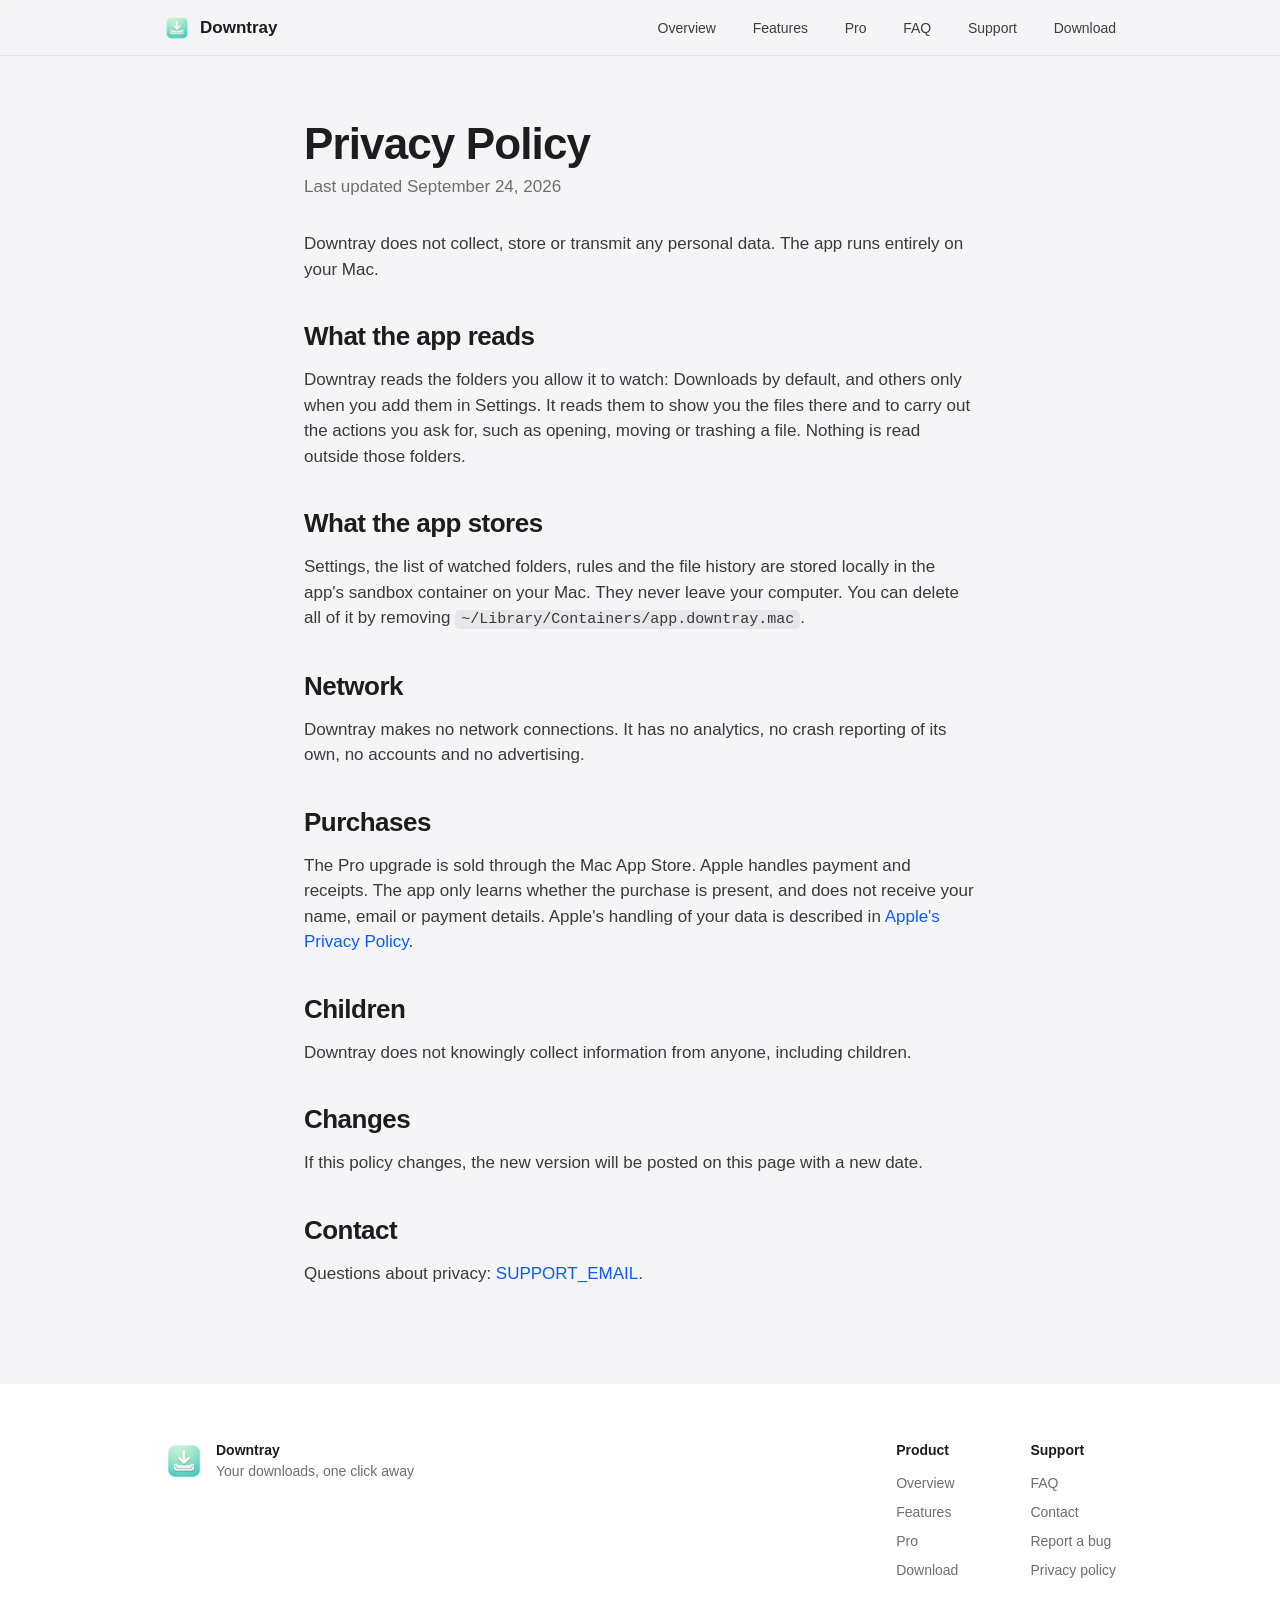
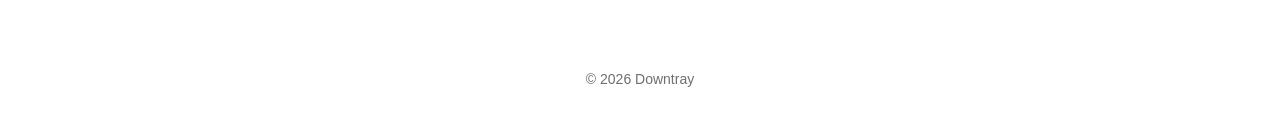
==== commit ba9e0821: "Credit the copyright line to Downtray Co-Authored-By: Claude Fable 5.1 <noreply@anthropic.com>" ====
--- a/privacy.html
+++ b/privacy.html
@@ -60,7 +60,7 @@
         <div><h4>Product</h4><a href="./">Overview</a><a href="./#features">Features</a><a href="./#pro">Pro</a><a href="APP_STORE_URL">Download</a></div>
         <div><h4>Support</h4><a href="./#faq">FAQ</a><a href="support.html">Contact</a><a href="https://github.com/uname0x96/downtray/issues">Report a bug</a><a href="privacy.html">Privacy policy</a></div>
       </div>
-      <p class="copy">© 2026 Nguyen Thanh Cong</p>
+      <p class="copy">© 2026 Downtray</p>
     </div>
   </footer>
 </body>
--- a/style.css
+++ b/style.css
@@ -1,6 +1,7 @@
 :root {
-  --dark: #111111;
-  --dark-tile: #1a1a1a;
+  --black: #000000;
+  --dark: #141414;
+  --dark-tile: #1d1d1d;
   --light: #f5f5f7;
   --white: #ffffff;
   --text: #1d1d1f;
@@ -40,7 +41,7 @@
 .nav .brand img { width: 26px; height: 26px; border-radius: 6px; }
 .nav nav a { color: var(--text); margin-left: 32px; font-size: 14px; opacity: 0.85; }
 .nav nav a:hover { opacity: 1; text-decoration: none; }
-.nav.on-dark { background: rgba(17, 17, 17, 0.72); border-color: rgba(255, 255, 255, 0.08); }
+.nav.on-dark { background: rgba(0, 0, 0, 0.72); border-color: rgba(255, 255, 255, 0.08); }
 .nav.on-dark .brand, .nav.on-dark nav a { color: var(--text-on-dark); }
 
 /* Sections */
@@ -53,7 +54,7 @@
 section.dark .sub { color: var(--muted-on-dark); }
 
 /* Hero */
-.hero { padding-top: 160px; }
+section.hero { padding-top: 160px; background: var(--black); }
 .hero .demo { max-width: 880px; margin: 56px auto 0; }
 .hero .demo video, .hero .demo img { display: block; width: 100%; border-radius: 18px; box-shadow: 0 40px 100px rgba(0, 0, 0, 0.6), 0 0 0 1px rgba(255, 255, 255, 0.1); }
 .hero .sub { margin: 56px auto 40px; font-size: 21px; color: var(--text-on-dark); }
@@ -71,15 +72,15 @@
 .tile h3 { font-size: 17px; font-weight: 600; margin: 0 0 6px; }
 .tile p { margin: 0; color: var(--muted); font-size: 17px; }
 section.dark .tile p { color: var(--muted-on-dark); }
-.tile .media { position: relative; height: 240px; margin: 0 32px 32px; border-radius: 14px; overflow: hidden; background: #1b2a4a url("images/wallpaper.jpg") center/cover no-repeat; }
-.tile .media img { position: absolute; left: 50%; top: 22px; transform: translateX(-50%); width: 62%; border-radius: 10px 10px 0 0; box-shadow: 0 16px 40px rgba(0, 0, 0, 0.45), 0 0 0 1px rgba(255, 255, 255, 0.12); }
-.tile .media.number { display: flex; flex-direction: column; align-items: center; justify-content: center; color: #fff; }
+.tile .media { position: relative; height: 300px; margin: 0 32px 32px; border-radius: 14px; overflow: hidden; background: #1b2a4a; }
+.tile .media img { position: absolute; inset: 0; width: 100%; height: 100%; object-fit: cover; object-position: center top; }
+.tile .media.bottom img { object-position: center bottom; }
+.tile .media.number { background: linear-gradient(160deg, #1c3a6b, #0d1a33); display: flex; flex-direction: column; align-items: center; justify-content: center; color: #fff; }
 .tile .media.number span { font-size: 96px; font-weight: 700; letter-spacing: -0.04em; line-height: 1; text-shadow: 0 10px 30px rgba(0, 0, 0, 0.4); }
 .tile .media.number small { font-size: 15px; opacity: 0.85; margin-top: 6px; }
 .tiles.single .tile { flex-direction: row; align-items: stretch; }
 .tiles.single .text { flex: 0 0 40%; display: flex; flex-direction: column; justify-content: center; padding: 40px; }
-.tiles.single .media.tall { flex: 1; height: 360px; margin: 32px 32px 32px 0; }
-.tiles.single .media.tall img { width: 44%; top: 28px; }
+.tiles.single .media.tall { flex: 1; height: 420px; margin: 32px 32px 32px 0; }
 
 /* Pro banner */
 .banner { margin-top: 20px; padding: 40px 40px 48px; border-radius: 22px; color: #fff; text-align: center; background: linear-gradient(135deg, #1f6fff, #2a2aff 55%, #4b1bd6); box-shadow: 0 30px 60px -20px rgba(42, 42, 255, 0.5); }
@@ -137,13 +138,7 @@
   .tiles.single .tile { flex-direction: column; }
   .tiles.single .text { padding: 32px 32px 24px; }
   .tiles.single .media.tall { margin: 0 32px 32px; height: 300px; }
-  .tiles.single .media.tall img { width: 62%; }
   .banner h3 { font-size: 34px; margin-top: 48px; }
   footer .wrap { grid-template-columns: 1fr; }
 }
 
-/* Vary the wallpaper behind each tile so the grid does not repeat one picture */
-.tiles.two .tile:nth-child(2) .media { background-position: left center; box-shadow: inset 0 0 0 999px rgba(70, 40, 140, 0.35); }
-.tiles.two .tile:nth-child(3) .media { background-position: right top; box-shadow: inset 0 0 0 999px rgba(200, 80, 60, 0.28); }
-.tiles.two .tile:nth-child(4) .media { background-position: center bottom; box-shadow: inset 0 0 0 999px rgba(20, 90, 160, 0.35); }
-.tiles.single .media.tall { background-position: right center; }
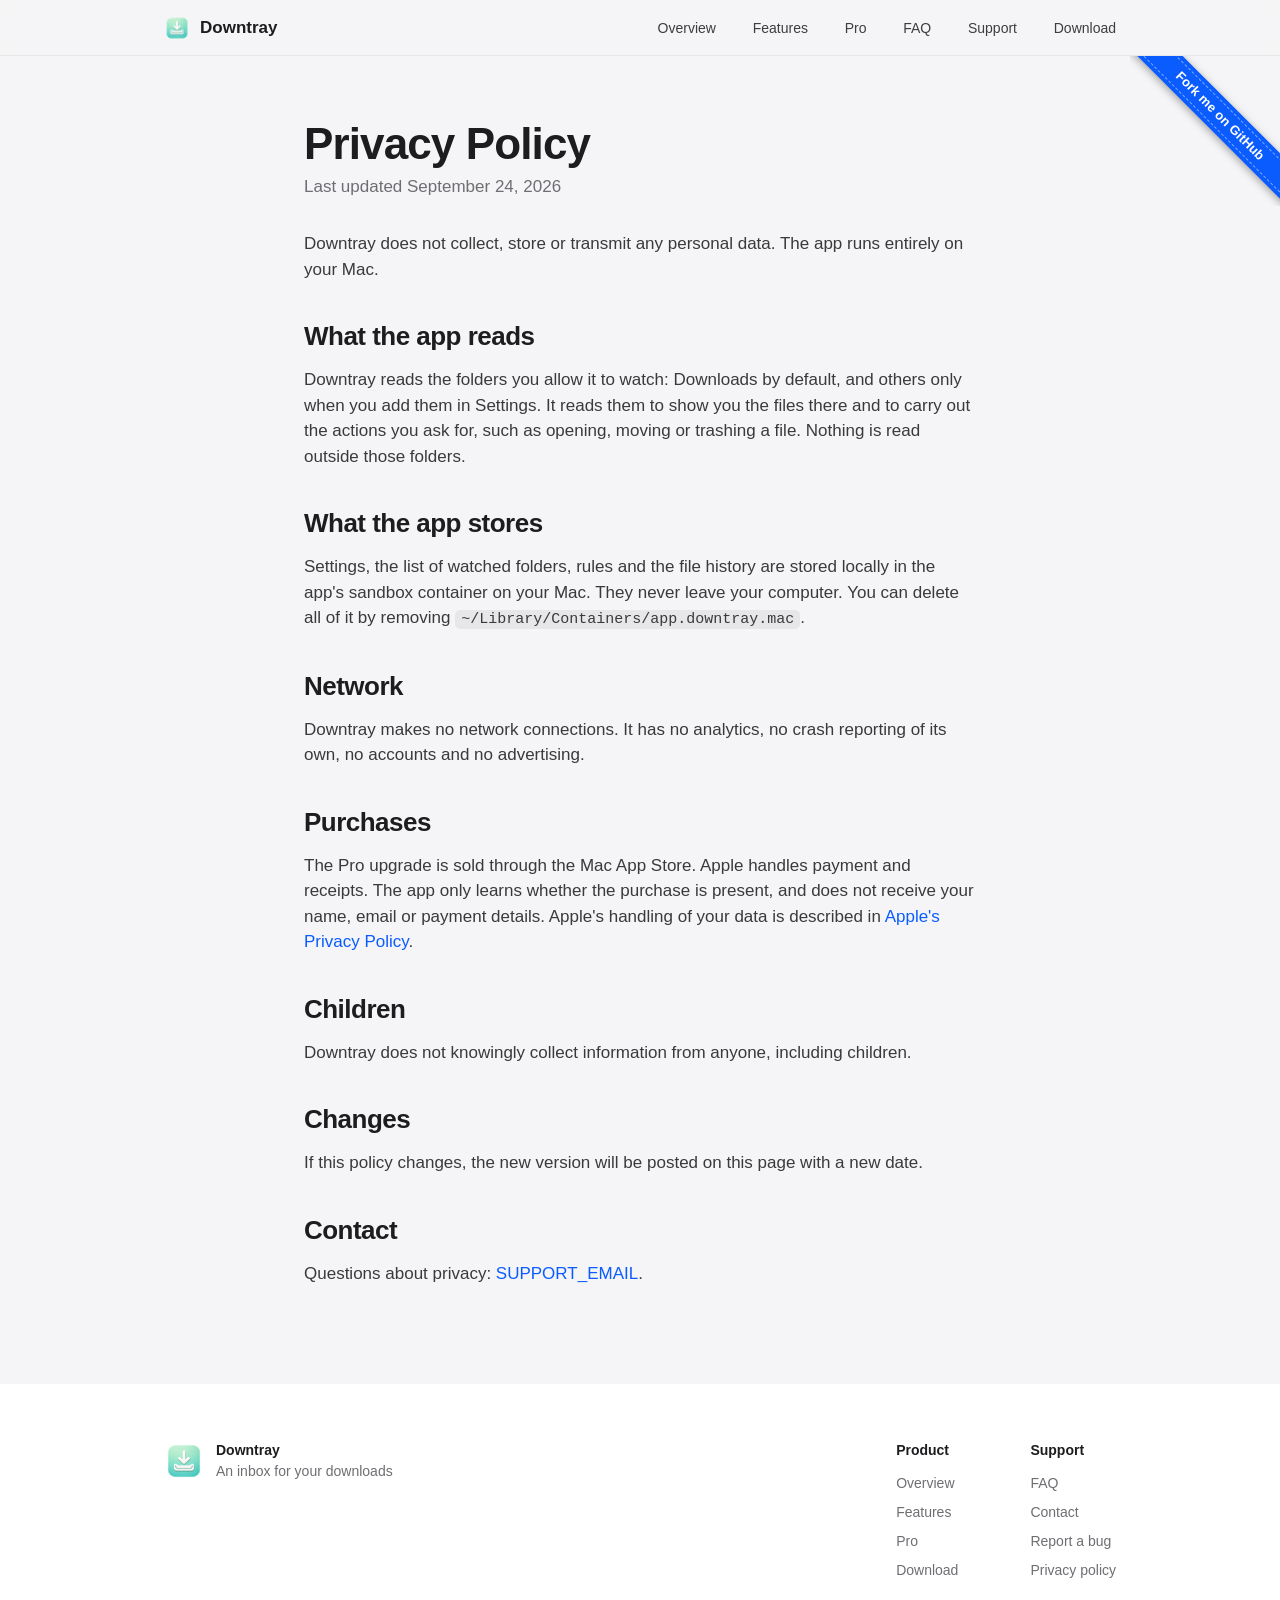
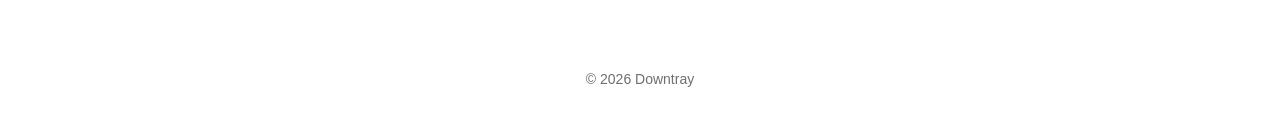
==== commit d19870ea: "Change the tagline to "An inbox for your downloads" and add a GitHub ribbon The ribbon links to the " ====
--- a/privacy.html
+++ b/privacy.html
@@ -6,9 +6,10 @@
   <title>Privacy Policy — Downtray</title>
   <meta name="description" content="Downtray does not collect, store or transmit any personal data.">
   <link rel="icon" href="images/icon.png">
-  <link rel="stylesheet" href="style.css">
+  <link rel="stylesheet" href="style.css?v=2">
 </head>
 <body>
+  <a class="fork" href="https://github.com/uname0x96/downtray-macos" target="_blank" rel="noopener" aria-label="Fork Downtray on GitHub"><span>Fork me on GitHub</span></a>
   <header class="nav" id="nav">
     <div class="wrap">
       <a class="brand" href="./"><img src="images/icon.png" alt="">Downtray</a>
@@ -54,7 +55,7 @@
     <div class="wrap">
       <div class="brand">
         <img src="images/icon.png" alt="">
-        <div><strong>Downtray</strong><span>Your downloads, one click away</span></div>
+        <div><strong>Downtray</strong><span>An inbox for your downloads</span></div>
       </div>
       <div class="cols">
         <div><h4>Product</h4><a href="./">Overview</a><a href="./#features">Features</a><a href="./#pro">Pro</a><a href="APP_STORE_URL">Download</a></div>
--- a/style.css
+++ b/style.css
@@ -43,6 +43,11 @@
 .nav nav a:hover { opacity: 1; text-decoration: none; }
 .nav.on-dark { background: rgba(0, 0, 0, 0.72); border-color: rgba(255, 255, 255, 0.08); }
 .nav.on-dark .brand, .nav.on-dark nav a { color: var(--text-on-dark); }
+
+/* GitHub ribbon: a rotated band clipped to the corner just below the fixed nav. */
+.fork { position: absolute; top: 56px; right: 0; z-index: 9; width: 150px; height: 150px; overflow: hidden; pointer-events: none; }
+.fork span { position: absolute; top: 44px; right: -50px; width: 220px; height: 32px; line-height: 32px; transform: rotate(45deg); pointer-events: auto; text-align: center; font-size: 13px; font-weight: 600; letter-spacing: 0.01em; color: #fff; background: var(--accent); box-shadow: 0 2px 8px rgba(0, 0, 0, 0.35); outline: 1px dashed rgba(255, 255, 255, 0.45); outline-offset: -5px; transition: filter 0.2s; }
+.fork:hover span { filter: brightness(1.12); text-decoration: none; }
 
 /* Sections */
 section { padding: 120px 0; }
@@ -129,6 +134,7 @@
 footer .copy { grid-column: 1 / -1; text-align: center; color: var(--muted); margin: 40px 0 0; }
 
 @media (max-width: 760px) {
+  .fork { display: none; }
   h1, h2 { font-size: 38px; }
   section { padding: 80px 0; }
   .hero { padding-top: 120px; }
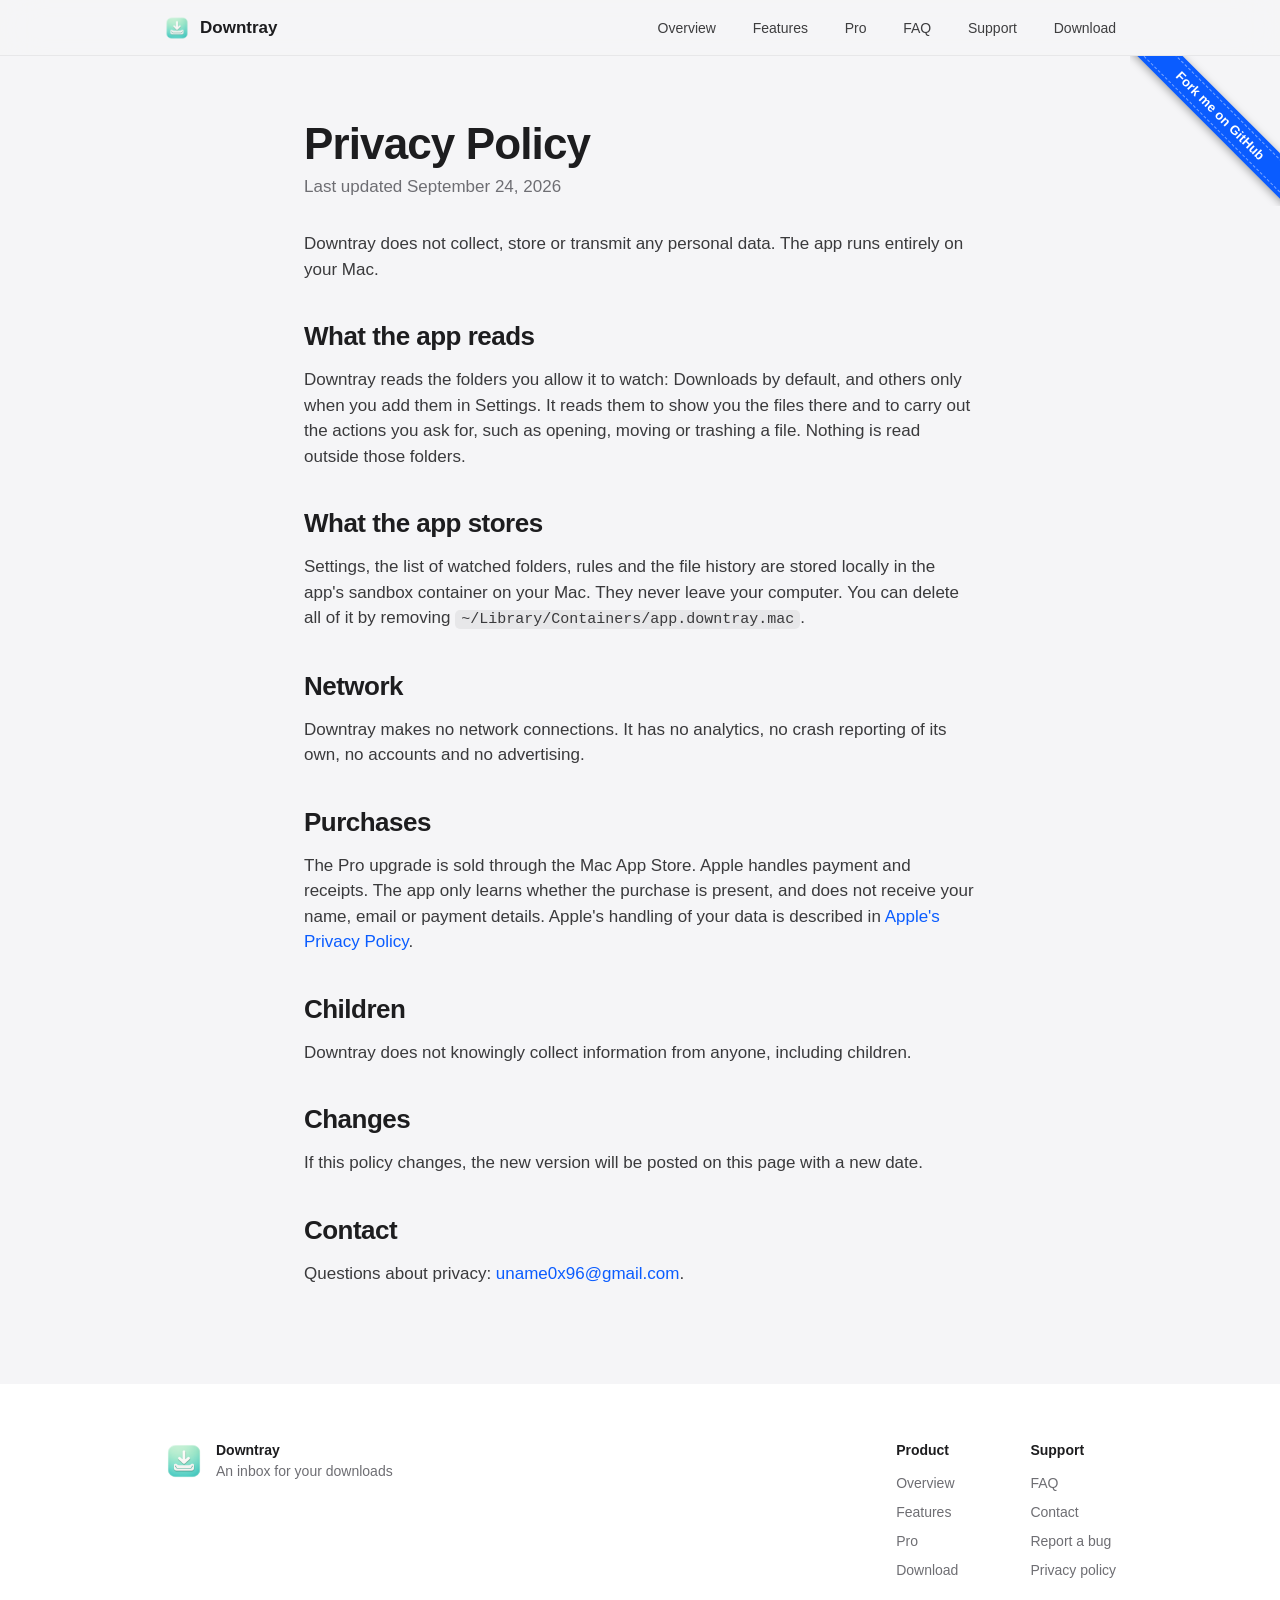
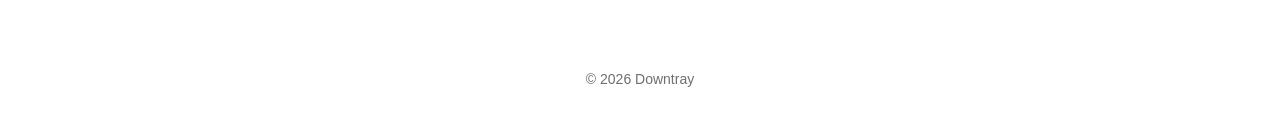
==== commit 6a16a7ba: "Fill in the support email address Co-Authored-By: Claude Fable 5.1 <noreply@anthropic.com>" ====
--- a/privacy.html
+++ b/privacy.html
@@ -19,7 +19,7 @@
         <a href="./#pro">Pro</a>
         <a href="./#faq">FAQ</a>
         <a href="support.html">Support</a>
-        <a href="APP_STORE_URL">Download</a>
+        <a href="https://apps.apple.com/us/app/downtray/id6815153471">Download</a>
       </nav>
     </div>
   </header>
@@ -49,7 +49,7 @@
       <p>If this policy changes, the new version will be posted on this page with a new date.</p>
 
       <h2>Contact</h2>
-      <p>Questions about privacy: <a href="mailto:SUPPORT_EMAIL">SUPPORT_EMAIL</a>.</p>
+      <p>Questions about privacy: <a href="mailto:uname0x96@gmail.com">uname0x96@gmail.com</a>.</p>
     </main>
   <footer>
     <div class="wrap">
@@ -58,8 +58,8 @@
         <div><strong>Downtray</strong><span>An inbox for your downloads</span></div>
       </div>
       <div class="cols">
-        <div><h4>Product</h4><a href="./">Overview</a><a href="./#features">Features</a><a href="./#pro">Pro</a><a href="APP_STORE_URL">Download</a></div>
-        <div><h4>Support</h4><a href="./#faq">FAQ</a><a href="support.html">Contact</a><a href="https://github.com/uname0x96/downtray/issues">Report a bug</a><a href="privacy.html">Privacy policy</a></div>
+        <div><h4>Product</h4><a href="./">Overview</a><a href="./#features">Features</a><a href="./#pro">Pro</a><a href="https://apps.apple.com/us/app/downtray/id6815153471">Download</a></div>
+        <div><h4>Support</h4><a href="./#faq">FAQ</a><a href="support.html">Contact</a><a href="https://github.com/uname0x96/downtray-macos/issues">Report a bug</a><a href="privacy.html">Privacy policy</a></div>
       </div>
       <p class="copy">© 2026 Downtray</p>
     </div>
